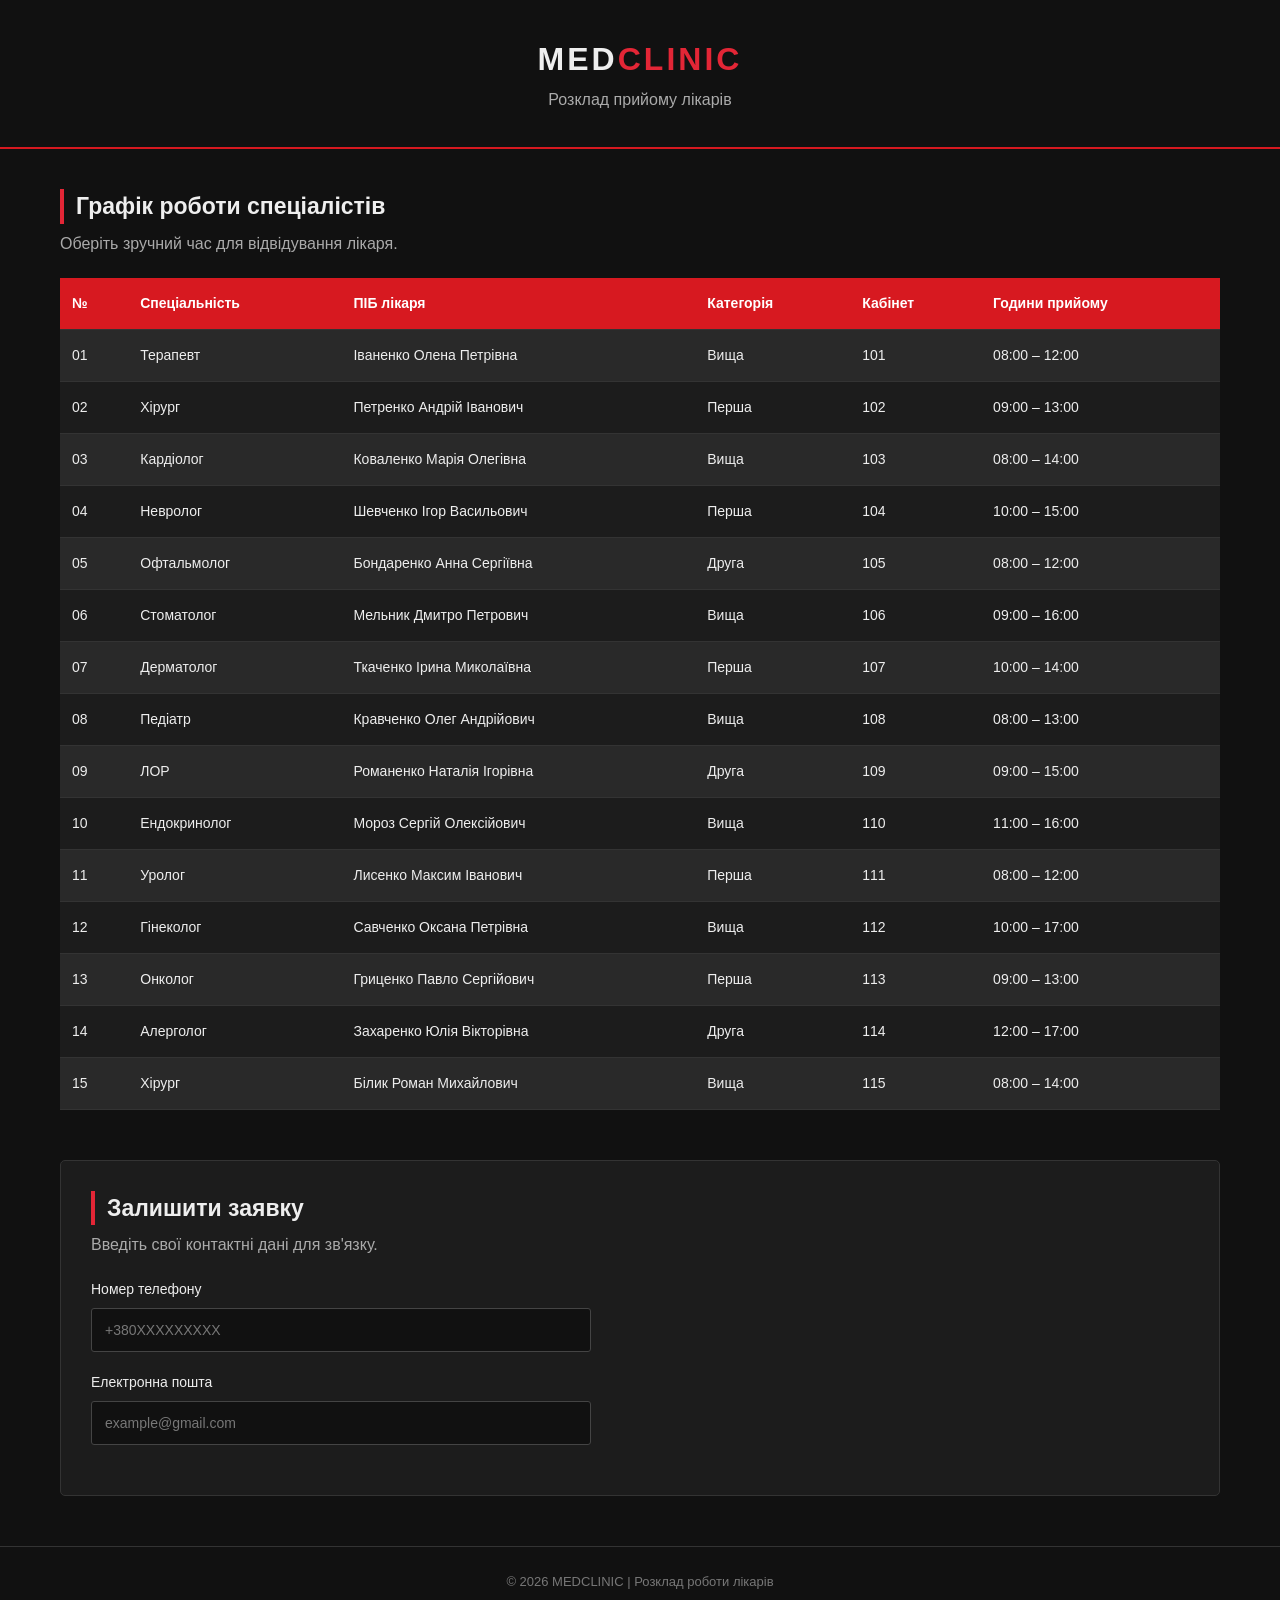
==== index.html @ 64418f99 "Rename pr4_task1.html to index.html" ====
<!DOCTYPE html>
<html lang="uk">

<head>
    <meta charset="UTF-8">
    <title>Таблиці</title>
    <link rel="stylesheet" href="stylepr4_task1.css">
    <style>

    </style>
</head>
<body>

        <header>
            <h1>MED<span>CLINIC</span></h1>
            <p>Розклад прийому лікарів</p>
        </header>

        <main>

            <section class="schedule">
                <h2>Графік роботи спеціалістів</h2>
                <p class="description">
                    Оберіть зручний час для відвідування лікаря.
                </p>

                <div class="table-container">
                    <table>
                        <thead>
                            <tr>
                                <th>№</th>
                                <th>Спеціальність</th>
                                <th>ПІБ лікаря</th>
                                <th>Категорія</th>
                                <th>Кабінет</th>
                                <th>Години прийому</th>
                            </tr>
                        </thead>

                        <tbody>
                            <tr>
                                <td>01</td>
                                <td>Терапевт</td>
                                <td>Іваненко Олена Петрівна</td>
                                <td>Вища</td>
                                <td>101</td>
                                <td>08:00 – 12:00</td>
                            </tr>
                            <tr>
                                <td>02</td>
                                <td>Хірург</td>
                                <td>Петренко Андрій Іванович</td>
                                <td>Перша</td>
                                <td>102</td>
                                <td>09:00 – 13:00</td>
                            </tr>
                            <tr>
                                <td>03</td>
                                <td>Кардіолог</td>
                                <td>Коваленко Марія Олегівна</td>
                                <td>Вища</td>
                                <td>103</td>
                                <td>08:00 – 14:00</td>
                            </tr>
                            <tr>
                                <td>04</td>
                                <td>Невролог</td>
                                <td>Шевченко Ігор Васильович</td>
                                <td>Перша</td>
                                <td>104</td>
                                <td>10:00 – 15:00</td>
                            </tr>
                            <tr>
                                <td>05</td>
                                <td>Офтальмолог</td>
                                <td>Бондаренко Анна Сергіївна</td>
                                <td>Друга</td>
                                <td>105</td>
                                <td>08:00 – 12:00</td>
                            </tr>
                            <tr>
                                <td>06</td>
                                <td>Стоматолог</td>
                                <td>Мельник Дмитро Петрович</td>
                                <td>Вища</td>
                                <td>106</td>
                                <td>09:00 – 16:00</td>
                            </tr>
                            <tr>
                                <td>07</td>
                                <td>Дерматолог</td>
                                <td>Ткаченко Ірина Миколаївна</td>
                                <td>Перша</td>
                                <td>107</td>
                                <td>10:00 – 14:00</td>
                            </tr>
                            <tr>
                                <td>08</td>
                                <td>Педіатр</td>
                                <td>Кравченко Олег Андрійович</td>
                                <td>Вища</td>
                                <td>108</td>
                                <td>08:00 – 13:00</td>
                            </tr>
                            <tr>
                                <td>09</td>
                                <td>ЛОР</td>
                                <td>Романенко Наталія Ігорівна</td>
                                <td>Друга</td>
                                <td>109</td>
                                <td>09:00 – 15:00</td>
                            </tr>
                            <tr>
                                <td>10</td>
                                <td>Ендокринолог</td>
                                <td>Мороз Сергій Олексійович</td>
                                <td>Вища</td>
                                <td>110</td>
                                <td>11:00 – 16:00</td>
                            </tr>
                            <tr>
                                <td>11</td>
                                <td>Уролог</td>
                                <td>Лисенко Максим Іванович</td>
                                <td>Перша</td>
                                <td>111</td>
                                <td>08:00 – 12:00</td>
                            </tr>
                            <tr>
                                <td>12</td>
                                <td>Гінеколог</td>
                                <td>Савченко Оксана Петрівна</td>
                                <td>Вища</td>
                                <td>112</td>
                                <td>10:00 – 17:00</td>
                            </tr>
                            <tr>
                                <td>13</td>
                                <td>Онколог</td>
                                <td>Гриценко Павло Сергійович</td>
                                <td>Перша</td>
                                <td>113</td>
                                <td>09:00 – 13:00</td>
                            </tr>
                            <tr>
                                <td>14</td>
                                <td>Алерголог</td>
                                <td>Захаренко Юлія Вікторівна</td>
                                <td>Друга</td>
                                <td>114</td>
                                <td>12:00 – 17:00</td>
                            </tr>
                            <tr>
                                <td>15</td>
                                <td>Хірург</td>
                                <td>Білик Роман Михайлович</td>
                                <td>Вища</td>
                                <td>115</td>
                                <td>08:00 – 14:00</td>
                            </tr>
                        </tbody>
                    </table>
                </div>
            </section>

            <section class="contact">
                <h2>Залишити заявку</h2>
                <p class="description">
                    Введіть свої контактні дані для зв'язку.
                </p>

                <form action="#" method="post">

                    <div class="form-group">
                        <label for="phone">Номер телефону</label>
                        <input type="tel"
                               id="phone"
                               name="phone"
                               placeholder="+380XXXXXXXXX"
                               pattern="\+380[0-9]{9}"
                               required>
                    </div>

                    <div class="form-group">
                        <label for="email">Електронна пошта</label>
                        <input type="email"
                               id="email"
                               name="email"
                               placeholder="example@gmail.com"
                               required>
                    </div>

                    <button type="submit" class="submit-btn">
                        Надіслати дані
                    </button>

                </form>
            </section>

        </main>

        <footer>
            <p>© 2026 MEDCLINIC | Розклад роботи лікарів</p>
        </footer>


    </body>

</html>
---- stylepr4_task1.css ----
/* ������� ������������ */

* {
    margin: 0;
    padding: 0;
    box-sizing: border-box;
}

body {
    font-family: Arial, sans-serif;
    background-color: #111111;
    color: #eeeeee;
    line-height: 1.5;
}

/* ����� ����� */

header {
    text-align: center;
    padding: 35px 20px;
    border-bottom: 2px solid #d71920;
}

    header h1 {
        font-size: 32px;
        letter-spacing: 3px;
    }

        header h1 span {
            color: #e32636;
        }

    header p {
        color: #aaaaaa;
        margin-top: 5px;
    }

/* �������� ���� */

main {
    max-width: 1200px;
    margin: 40px auto;
    padding: 0 20px;
}

h2 {
    font-size: 23px;
    margin-bottom: 8px;
    border-left: 4px solid #e32636;
    padding-left: 12px;
}

.description {
    color: #aaaaaa;
    margin-bottom: 22px;
}

/* ������� */

.table-container {
    overflow-x: auto;
}

table {
    width: 100%;
    border-collapse: collapse;
    min-width: 750px;
    font-size: 14px;
}

thead {
    background-color: #d71920;
    color: white;
}

th, td {
    padding: 15px 12px;
    text-align: left;
    border-bottom: 1px solid #333333;
}

/* ������� �� ����� ����� */

tbody tr:nth-child(odd) {
    background-color: #292929;
}

tbody tr:nth-child(even) {
    background-color: #1c1c1c;
}

/* �������� ����� ��� ��������� */

tbody tr:hover {
    background-color: #d71920;
    color: white;
    transition: 0.2s;
}

/* ����� */

.contact {
    margin-top: 50px;
    padding: 30px;
    background-color: #1c1c1c;
    border: 1px solid #333333;
    border-radius: 5px;
}

form {
    max-width: 500px;
}

.form-group {
    margin-bottom: 20px;
}

label {
    display: block;
    margin-bottom: 8px;
    font-size: 14px;
}

input {
    width: 100%;
    padding: 13px;
    background-color: #111111;
    color: white;
    border: 1px solid #444444;
    border-radius: 3px;
    outline: none;
    font-size: 14px;
}

    input:focus {
        border-color: #e32636;
    }

    input::placeholder {
        color: #777777;
    }

/* ������ */

.submit-btn {
    display: none;
    padding: 13px 25px;
    background-color: #d71920;
    color: white;
    border: none;
    border-radius: 3px;
    font-size: 14px;
    cursor: pointer;
}

    .submit-btn:hover {
        background-color: #a90f17;
    }

/* ����� ������, ���� ������ ���� ��������� ��������� */

form:has(#phone:valid):has(#email:valid) .submit-btn {
    display: block;
}

/* ϳ���� */

footer {
    margin-top: 50px;
    padding: 25px;
    text-align: center;
    color: #777777;
    border-top: 1px solid #333333;
    font-size: 13px;
}

/* ��������� ��� ��������� */

@media (max-width: 600px) {
    header h1 {
        font-size: 26px;
    }

    main {
        padding: 0 12px;
    }

    .contact {
        padding: 20px;
    }
}
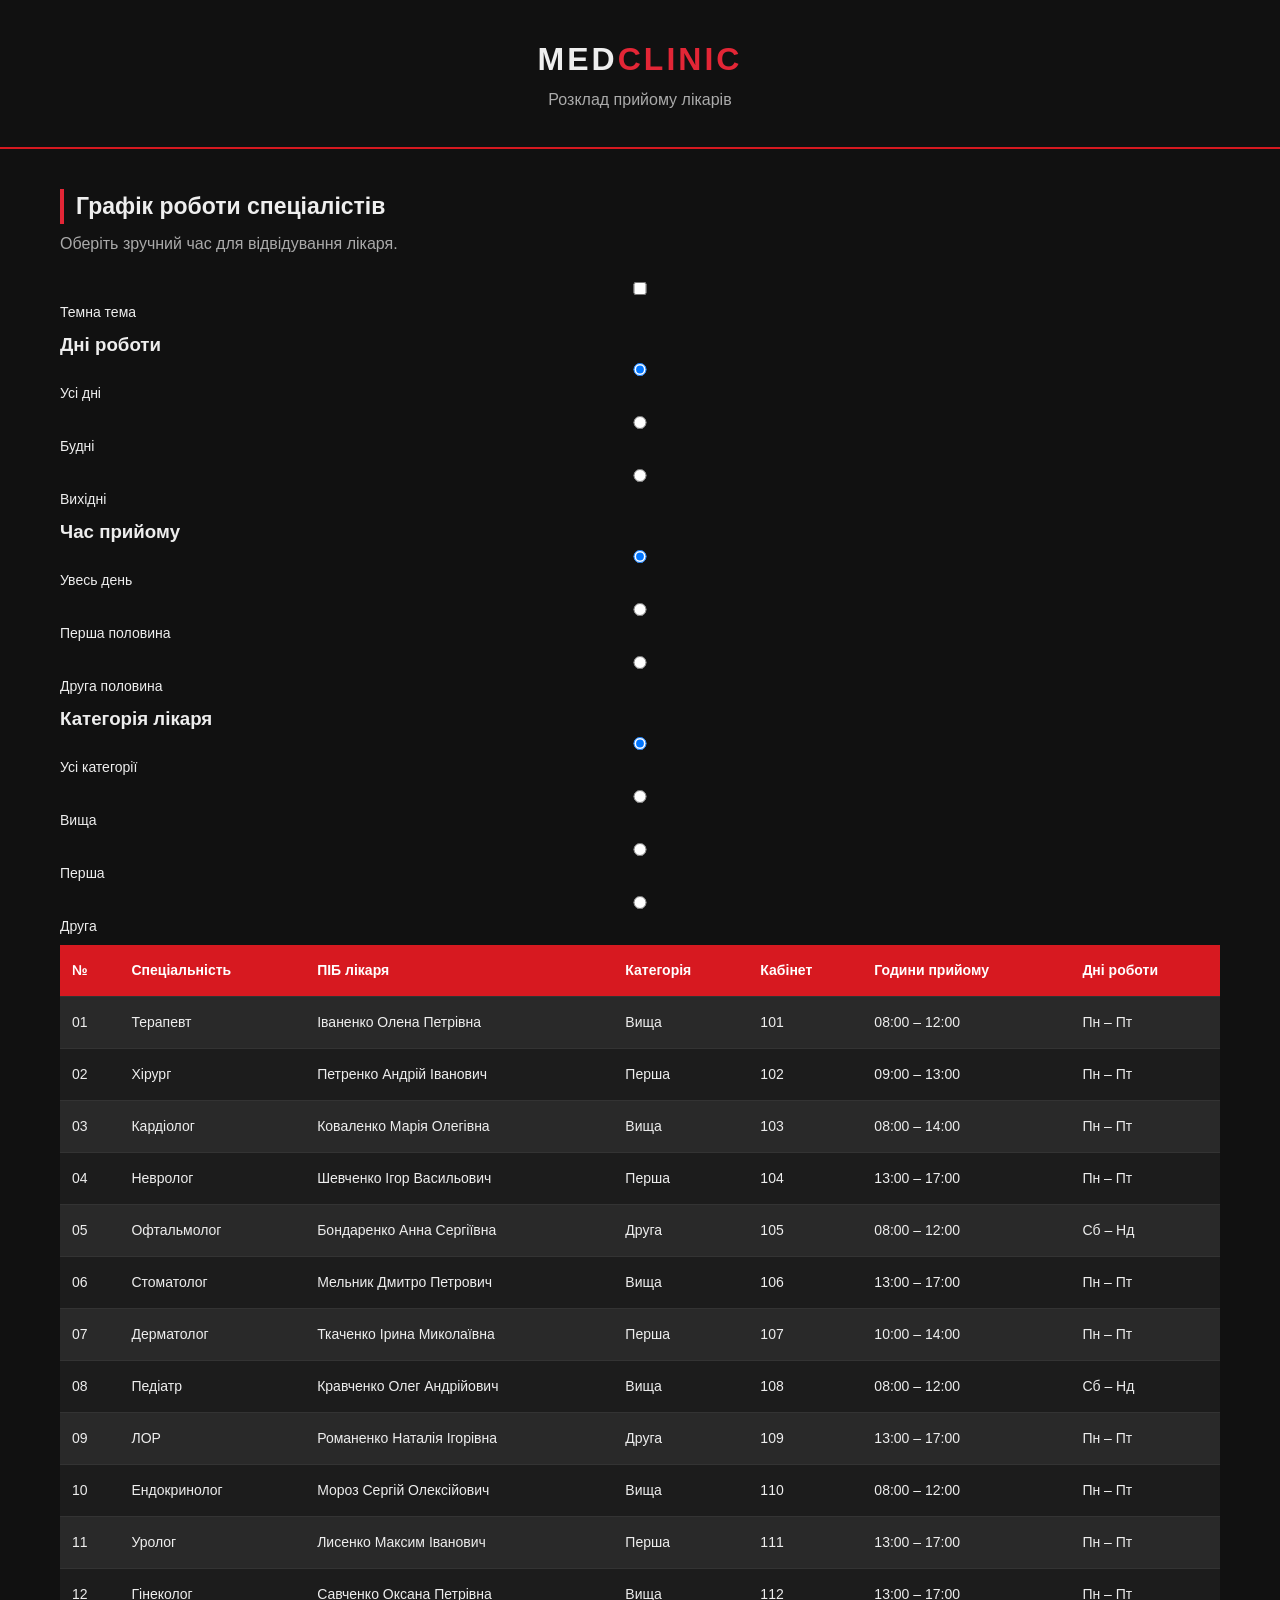
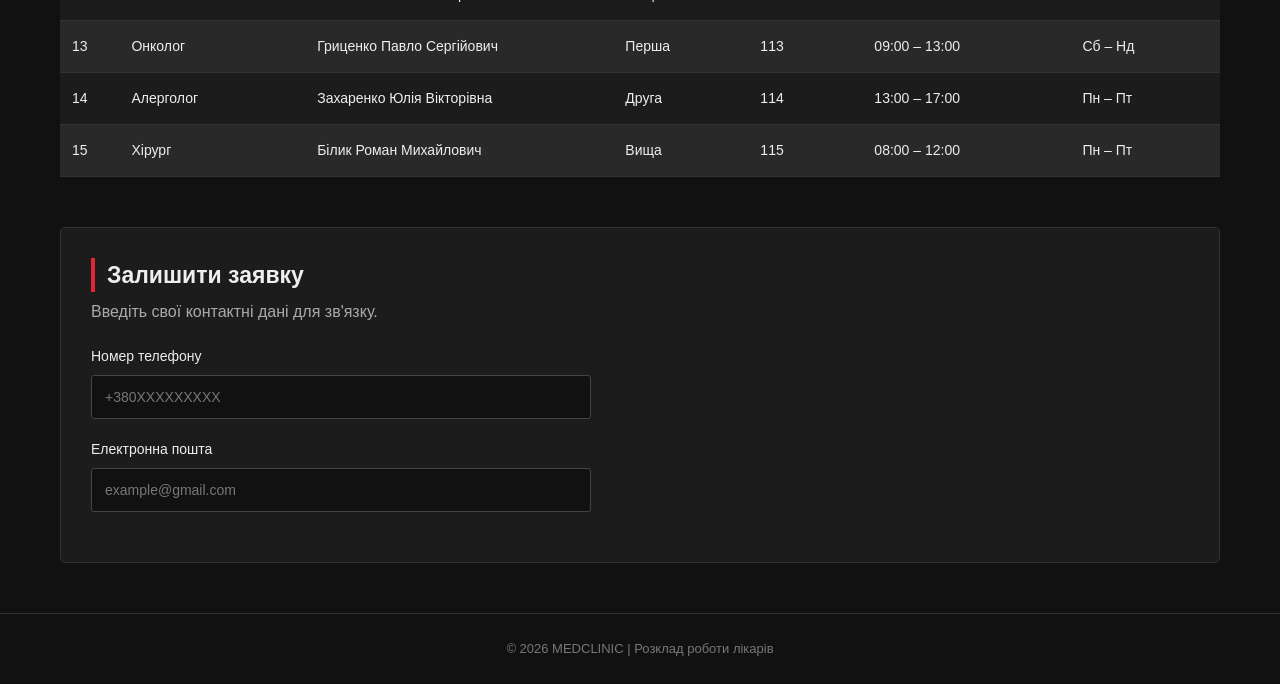
==== commit 6bdda241: "Revamp doctor schedule page with filters and theme switch Updated the layout and functionality of th" ====
--- a/index.html
+++ b/index.html
@@ -1,209 +1,293 @@
+
 <!DOCTYPE html>
 <html lang="uk">
-
 <head>
     <meta charset="UTF-8">
-    <title>Таблиці</title>
+    <meta name="viewport" content="width=device-width, initial-scale=1.0">
+    <title>MEDCLINIC - Розклад лікарів</title>
     <link rel="stylesheet" href="stylepr4_task1.css">
-    <style>
-
-    </style>
 </head>
 <body>
 
-        <header>
-            <h1>MED<span>CLINIC</span></h1>
-            <p>Розклад прийому лікарів</p>
-        </header>
-
-        <main>
-
-            <section class="schedule">
-                <h2>Графік роботи спеціалістів</h2>
-                <p class="description">
-                    Оберіть зручний час для відвідування лікаря.
-                </p>
-
-                <div class="table-container">
-                    <table>
-                        <thead>
-                            <tr>
-                                <th>№</th>
-                                <th>Спеціальність</th>
-                                <th>ПІБ лікаря</th>
-                                <th>Категорія</th>
-                                <th>Кабінет</th>
-                                <th>Години прийому</th>
-                            </tr>
-                        </thead>
-
-                        <tbody>
-                            <tr>
-                                <td>01</td>
-                                <td>Терапевт</td>
-                                <td>Іваненко Олена Петрівна</td>
-                                <td>Вища</td>
-                                <td>101</td>
-                                <td>08:00 – 12:00</td>
-                            </tr>
-                            <tr>
-                                <td>02</td>
-                                <td>Хірург</td>
-                                <td>Петренко Андрій Іванович</td>
-                                <td>Перша</td>
-                                <td>102</td>
-                                <td>09:00 – 13:00</td>
-                            </tr>
-                            <tr>
-                                <td>03</td>
-                                <td>Кардіолог</td>
-                                <td>Коваленко Марія Олегівна</td>
-                                <td>Вища</td>
-                                <td>103</td>
-                                <td>08:00 – 14:00</td>
-                            </tr>
-                            <tr>
-                                <td>04</td>
-                                <td>Невролог</td>
-                                <td>Шевченко Ігор Васильович</td>
-                                <td>Перша</td>
-                                <td>104</td>
-                                <td>10:00 – 15:00</td>
-                            </tr>
-                            <tr>
-                                <td>05</td>
-                                <td>Офтальмолог</td>
-                                <td>Бондаренко Анна Сергіївна</td>
-                                <td>Друга</td>
-                                <td>105</td>
-                                <td>08:00 – 12:00</td>
-                            </tr>
-                            <tr>
-                                <td>06</td>
-                                <td>Стоматолог</td>
-                                <td>Мельник Дмитро Петрович</td>
-                                <td>Вища</td>
-                                <td>106</td>
-                                <td>09:00 – 16:00</td>
-                            </tr>
-                            <tr>
-                                <td>07</td>
-                                <td>Дерматолог</td>
-                                <td>Ткаченко Ірина Миколаївна</td>
-                                <td>Перша</td>
-                                <td>107</td>
-                                <td>10:00 – 14:00</td>
-                            </tr>
-                            <tr>
-                                <td>08</td>
-                                <td>Педіатр</td>
-                                <td>Кравченко Олег Андрійович</td>
-                                <td>Вища</td>
-                                <td>108</td>
-                                <td>08:00 – 13:00</td>
-                            </tr>
-                            <tr>
-                                <td>09</td>
-                                <td>ЛОР</td>
-                                <td>Романенко Наталія Ігорівна</td>
-                                <td>Друга</td>
-                                <td>109</td>
-                                <td>09:00 – 15:00</td>
-                            </tr>
-                            <tr>
-                                <td>10</td>
-                                <td>Ендокринолог</td>
-                                <td>Мороз Сергій Олексійович</td>
-                                <td>Вища</td>
-                                <td>110</td>
-                                <td>11:00 – 16:00</td>
-                            </tr>
-                            <tr>
-                                <td>11</td>
-                                <td>Уролог</td>
-                                <td>Лисенко Максим Іванович</td>
-                                <td>Перша</td>
-                                <td>111</td>
-                                <td>08:00 – 12:00</td>
-                            </tr>
-                            <tr>
-                                <td>12</td>
-                                <td>Гінеколог</td>
-                                <td>Савченко Оксана Петрівна</td>
-                                <td>Вища</td>
-                                <td>112</td>
-                                <td>10:00 – 17:00</td>
-                            </tr>
-                            <tr>
-                                <td>13</td>
-                                <td>Онколог</td>
-                                <td>Гриценко Павло Сергійович</td>
-                                <td>Перша</td>
-                                <td>113</td>
-                                <td>09:00 – 13:00</td>
-                            </tr>
-                            <tr>
-                                <td>14</td>
-                                <td>Алерголог</td>
-                                <td>Захаренко Юлія Вікторівна</td>
-                                <td>Друга</td>
-                                <td>114</td>
-                                <td>12:00 – 17:00</td>
-                            </tr>
-                            <tr>
-                                <td>15</td>
-                                <td>Хірург</td>
-                                <td>Білик Роман Михайлович</td>
-                                <td>Вища</td>
-                                <td>115</td>
-                                <td>08:00 – 14:00</td>
-                            </tr>
-                        </tbody>
-                    </table>
-                </div>
-            </section>
-
-            <section class="contact">
-                <h2>Залишити заявку</h2>
-                <p class="description">
-                    Введіть свої контактні дані для зв'язку.
-                </p>
-
-                <form action="#" method="post">
-
-                    <div class="form-group">
-                        <label for="phone">Номер телефону</label>
-                        <input type="tel"
-                               id="phone"
-                               name="phone"
-                               placeholder="+380XXXXXXXXX"
-                               pattern="\+380[0-9]{9}"
-                               required>
-                    </div>
-
-                    <div class="form-group">
-                        <label for="email">Електронна пошта</label>
-                        <input type="email"
-                               id="email"
-                               name="email"
-                               placeholder="example@gmail.com"
-                               required>
-                    </div>
-
-                    <button type="submit" class="submit-btn">
-                        Надіслати дані
-                    </button>
-
-                </form>
-            </section>
-
-        </main>
-
-        <footer>
-            <p>© 2026 MEDCLINIC | Розклад роботи лікарів</p>
-        </footer>
-
-
-    </body>
-
+    <header>
+        <h1>MED<span>CLINIC</span></h1>
+        <p>Розклад прийому лікарів</p>
+    </header>
+
+    <main>
+
+        <section class="schedule">
+            <h2>Графік роботи спеціалістів</h2>
+            <p class="description">
+                Оберіть зручний час для відвідування лікаря.
+            </p>
+
+            <!-- Перемикач теми -->
+            <div class="theme-switch">
+                <input type="checkbox" id="dark-theme">
+                <label for="dark-theme">Темна тема</label>
+            </div>
+
+            <!-- Фільтр за днями -->
+            <div class="filters">
+
+                <div class="filter-group">
+                    <h3>Дні роботи</h3>
+
+                    <input type="radio" name="days" id="days-all" checked>
+                    <label class="filter-label" for="days-all">Усі дні</label>
+
+                    <input type="radio" name="days" id="days-weekdays">
+                    <label class="filter-label" for="days-weekdays">Будні</label>
+
+                    <input type="radio" name="days" id="days-weekends">
+                    <label class="filter-label" for="days-weekends">Вихідні</label>
+                </div>
+
+                <!-- Фільтр за половиною дня -->
+                <div class="filter-group">
+                    <h3>Час прийому</h3>
+
+                    <input type="radio" name="time" id="time-all" checked>
+                    <label class="filter-label" for="time-all">Увесь день</label>
+
+                    <input type="radio" name="time" id="time-first">
+                    <label class="filter-label" for="time-first">Перша половина</label>
+
+                    <input type="radio" name="time" id="time-second">
+                    <label class="filter-label" for="time-second">Друга половина</label>
+                </div>
+
+                <!-- Фільтр за категорією -->
+                <div class="filter-group">
+                    <h3>Категорія лікаря</h3>
+
+                    <input type="radio" name="category" id="category-all" checked>
+                    <label class="filter-label" for="category-all">Усі категорії</label>
+
+                    <input type="radio" name="category" id="category-higher">
+                    <label class="filter-label" for="category-higher">Вища</label>
+
+                    <input type="radio" name="category" id="category-first">
+                    <label class="filter-label" for="category-first">Перша</label>
+
+                    <input type="radio" name="category" id="category-second">
+                    <label class="filter-label" for="category-second">Друга</label>
+                </div>
+
+            </div>
+
+            <!-- Таблиця лікарів -->
+            <div class="table-container">
+                <table>
+                    <thead>
+                        <tr>
+                            <th>№</th>
+                            <th>Спеціальність</th>
+                            <th>ПІБ лікаря</th>
+                            <th>Категорія</th>
+                            <th>Кабінет</th>
+                            <th>Години прийому</th>
+                            <th>Дні роботи</th>
+                        </tr>
+                    </thead>
+
+                    <tbody>
+                        <tr class="weekday first-half higher">
+                            <td>01</td>
+                            <td>Терапевт</td>
+                            <td>Іваненко Олена Петрівна</td>
+                            <td>Вища</td>
+                            <td>101</td>
+                            <td>08:00 – 12:00</td>
+                            <td>Пн – Пт</td>
+                        </tr>
+
+                        <tr class="weekday first-half first">
+                            <td>02</td>
+                            <td>Хірург</td>
+                            <td>Петренко Андрій Іванович</td>
+                            <td>Перша</td>
+                            <td>102</td>
+                            <td>09:00 – 13:00</td>
+                            <td>Пн – Пт</td>
+                        </tr>
+
+                        <tr class="weekday first-half higher">
+                            <td>03</td>
+                            <td>Кардіолог</td>
+                            <td>Коваленко Марія Олегівна</td>
+                            <td>Вища</td>
+                            <td>103</td>
+                            <td>08:00 – 14:00</td>
+                            <td>Пн – Пт</td>
+                        </tr>
+
+                        <tr class="weekday second-half first">
+                            <td>04</td>
+                            <td>Невролог</td>
+                            <td>Шевченко Ігор Васильович</td>
+                            <td>Перша</td>
+                            <td>104</td>
+                            <td>13:00 – 17:00</td>
+                            <td>Пн – Пт</td>
+                        </tr>
+
+                        <tr class="weekend first-half second">
+                            <td>05</td>
+                            <td>Офтальмолог</td>
+                            <td>Бондаренко Анна Сергіївна</td>
+                            <td>Друга</td>
+                            <td>105</td>
+                            <td>08:00 – 12:00</td>
+                            <td>Сб – Нд</td>
+                        </tr>
+
+                        <tr class="weekday second-half higher">
+                            <td>06</td>
+                            <td>Стоматолог</td>
+                            <td>Мельник Дмитро Петрович</td>
+                            <td>Вища</td>
+                            <td>106</td>
+                            <td>13:00 – 17:00</td>
+                            <td>Пн – Пт</td>
+                        </tr>
+
+                        <tr class="weekday first-half first">
+                            <td>07</td>
+                            <td>Дерматолог</td>
+                            <td>Ткаченко Ірина Миколаївна</td>
+                            <td>Перша</td>
+                            <td>107</td>
+                            <td>10:00 – 14:00</td>
+                            <td>Пн – Пт</td>
+                        </tr>
+
+                        <tr class="weekend first-half higher">
+                            <td>08</td>
+                            <td>Педіатр</td>
+                            <td>Кравченко Олег Андрійович</td>
+                            <td>Вища</td>
+                            <td>108</td>
+                            <td>08:00 – 12:00</td>
+                            <td>Сб – Нд</td>
+                        </tr>
+
+                        <tr class="weekday second-half second">
+                            <td>09</td>
+                            <td>ЛОР</td>
+                            <td>Романенко Наталія Ігорівна</td>
+                            <td>Друга</td>
+                            <td>109</td>
+                            <td>13:00 – 17:00</td>
+                            <td>Пн – Пт</td>
+                        </tr>
+
+                        <tr class="weekday first-half higher">
+                            <td>10</td>
+                            <td>Ендокринолог</td>
+                            <td>Мороз Сергій Олексійович</td>
+                            <td>Вища</td>
+                            <td>110</td>
+                            <td>08:00 – 12:00</td>
+                            <td>Пн – Пт</td>
+                        </tr>
+
+                        <tr class="weekday second-half first">
+                            <td>11</td>
+                            <td>Уролог</td>
+                            <td>Лисенко Максим Іванович</td>
+                            <td>Перша</td>
+                            <td>111</td>
+                            <td>13:00 – 17:00</td>
+                            <td>Пн – Пт</td>
+                        </tr>
+
+                        <tr class="weekday second-half higher">
+                            <td>12</td>
+                            <td>Гінеколог</td>
+                            <td>Савченко Оксана Петрівна</td>
+                            <td>Вища</td>
+                            <td>112</td>
+                            <td>13:00 – 17:00</td>
+                            <td>Пн – Пт</td>
+                        </tr>
+
+                        <tr class="weekend first-half first">
+                            <td>13</td>
+                            <td>Онколог</td>
+                            <td>Гриценко Павло Сергійович</td>
+                            <td>Перша</td>
+                            <td>113</td>
+                            <td>09:00 – 13:00</td>
+                            <td>Сб – Нд</td>
+                        </tr>
+
+                        <tr class="weekday second-half second">
+                            <td>14</td>
+                            <td>Алерголог</td>
+                            <td>Захаренко Юлія Вікторівна</td>
+                            <td>Друга</td>
+                            <td>114</td>
+                            <td>13:00 – 17:00</td>
+                            <td>Пн – Пт</td>
+                        </tr>
+
+                        <tr class="weekday first-half higher">
+                            <td>15</td>
+                            <td>Хірург</td>
+                            <td>Білик Роман Михайлович</td>
+                            <td>Вища</td>
+                            <td>115</td>
+                            <td>08:00 – 12:00</td>
+                            <td>Пн – Пт</td>
+                        </tr>
+                    </tbody>
+                </table>
+            </div>
+
+        </section>
+
+        <!-- Форма заявки -->
+        <section class="contact">
+            <h2>Залишити заявку</h2>
+            <p class="description">
+                Введіть свої контактні дані для зв'язку.
+            </p>
+
+            <form action="#" method="post">
+
+                <div class="form-group">
+                    <label for="phone">Номер телефону</label>
+                    <input type="tel"
+                           id="phone"
+                           name="phone"
+                           placeholder="+380XXXXXXXXX"
+                           pattern="\+380[0-9]{9}"
+                           required>
+                </div>
+
+                <div class="form-group">
+                    <label for="email">Електронна пошта</label>
+                    <input type="email"
+                           id="email"
+                           name="email"
+                           placeholder="example@gmail.com"
+                           required>
+                </div>
+
+                <button type="submit" class="submit-btn">
+                    Надіслати дані
+                </button>
+
+            </form>
+        </section>
+
+    </main>
+
+    <footer>
+        <p>© 2026 MEDCLINIC | Розклад роботи лікарів</p>
+    </footer>
+
+</body>
 </html>
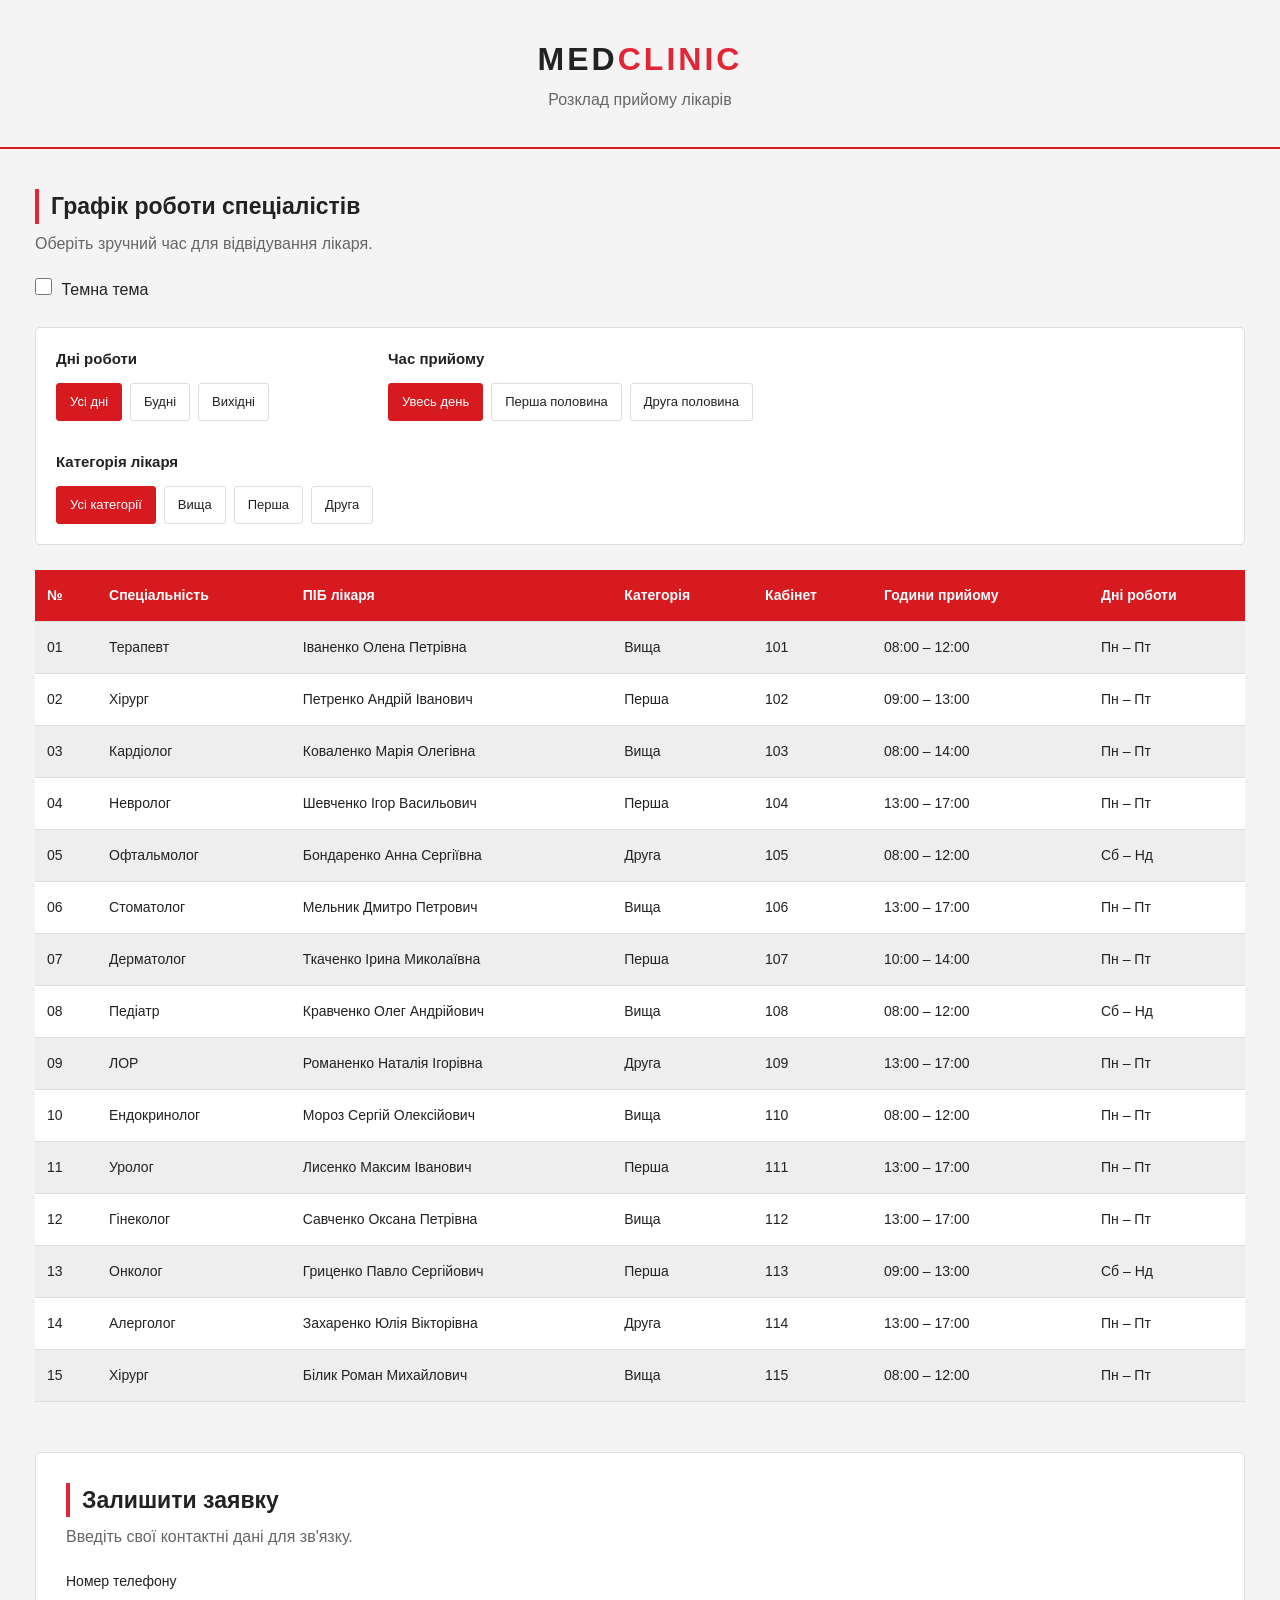
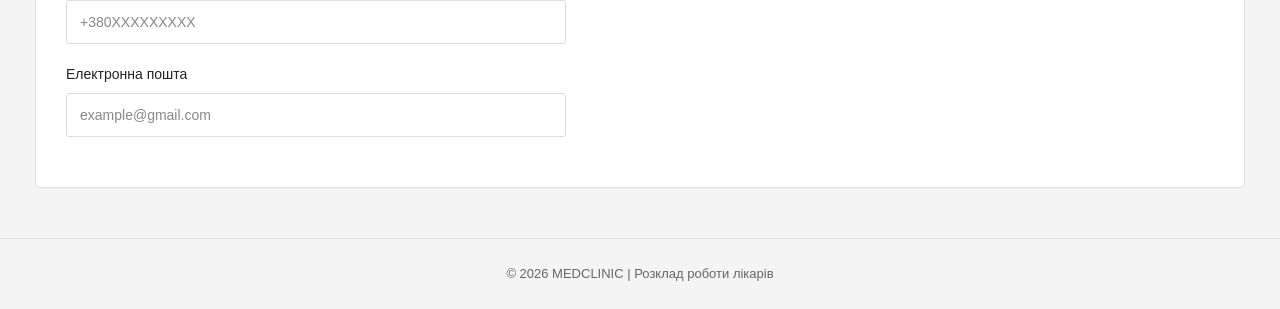
==== commit 6ed0dac1: "Refactor index.html structure and stylesheet link Updated the HTML structure and stylesheet link in " ====
--- a/index.html
+++ b/index.html
@@ -5,7 +5,7 @@
     <meta charset="UTF-8">
     <meta name="viewport" content="width=device-width, initial-scale=1.0">
     <title>MEDCLINIC - Розклад лікарів</title>
-    <link rel="stylesheet" href="stylepr4_task1.css">
+    <link rel="stylesheet" href="style.css">
 </head>
 <body>
 
--- a/style.css
+++ b/style.css
@@ -0,0 +1,339 @@
+
+/* Основні налаштування */
+
+* {
+    margin: 0;
+    padding: 0;
+    box-sizing: border-box;
+}
+
+body {
+    --bg: #f4f4f4;
+    --text: #222222;
+    --card: #ffffff;
+    --row1: #eeeeee;
+    --row2: #ffffff;
+    --border: #dddddd;
+    --input-bg: #ffffff;
+    --muted: #666666;
+    font-family: Arial, sans-serif;
+    background: var(--bg);
+    color: var(--text);
+    line-height: 1.5;
+    transition: 0.3s;
+}
+
+    /* Темна тема */
+
+    body:has(#dark-theme:checked) {
+        --bg: #111111;
+        --text: #eeeeee;
+        --card: #1c1c1c;
+        --row1: #292929;
+        --row2: #1c1c1c;
+        --border: #444444;
+        --input-bg: #111111;
+        --muted: #aaaaaa;
+    }
+
+/* Шапка */
+
+header {
+    text-align: center;
+    padding: 35px 20px;
+    border-bottom: 2px solid #d71920;
+}
+
+    header h1 {
+        font-size: 32px;
+        letter-spacing: 3px;
+    }
+
+        header h1 span {
+            color: #e32636;
+        }
+
+    header p {
+        color: var(--muted);
+        margin-top: 5px;
+    }
+
+/* Основний блок */
+
+main {
+    max-width: 1250px;
+    margin: 40px auto;
+    padding: 0 20px;
+}
+
+h2 {
+    font-size: 23px;
+    margin-bottom: 8px;
+    border-left: 4px solid #e32636;
+    padding-left: 12px;
+}
+
+.description {
+    color: var(--muted);
+    margin-bottom: 22px;
+}
+
+/* Перемикач теми */
+
+.theme-switch {
+    margin-bottom: 25px;
+}
+
+    .theme-switch input {
+        accent-color: #d71920;
+        width: 17px;
+        height: 17px;
+        cursor: pointer;
+    }
+
+    .theme-switch label {
+        cursor: pointer;
+        margin-left: 5px;
+    }
+
+/* Фільтри */
+
+.filters {
+    display: flex;
+    flex-wrap: wrap;
+    gap: 30px;
+    margin-bottom: 25px;
+    padding: 20px;
+    background: var(--card);
+    border: 1px solid var(--border);
+    border-radius: 5px;
+}
+
+.filter-group {
+    display: flex;
+    flex-wrap: wrap;
+    align-items: center;
+    gap: 8px;
+}
+
+    .filter-group h3 {
+        width: 100%;
+        font-size: 15px;
+        margin-bottom: 5px;
+    }
+
+    /* Приховуємо стандартні радіокнопки */
+
+    .filter-group input {
+        display: none;
+    }
+
+/* Кнопки фільтрів */
+
+.filter-label {
+    display: inline-block;
+    padding: 8px 13px;
+    border: 1px solid var(--border);
+    border-radius: 3px;
+    cursor: pointer;
+    font-size: 13px;
+    transition: 0.2s;
+}
+
+    .filter-label:hover {
+        border-color: #d71920;
+        color: #d71920;
+    }
+
+/* Активний фільтр */
+
+body:has(#days-all:checked) label[for="days-all"],
+body:has(#days-weekdays:checked) label[for="days-weekdays"],
+body:has(#days-weekends:checked) label[for="days-weekends"],
+body:has(#time-all:checked) label[for="time-all"],
+body:has(#time-first:checked) label[for="time-first"],
+body:has(#time-second:checked) label[for="time-second"],
+body:has(#category-all:checked) label[for="category-all"],
+body:has(#category-higher:checked) label[for="category-higher"],
+body:has(#category-first:checked) label[for="category-first"],
+body:has(#category-second:checked) label[for="category-second"] {
+    background: #d71920;
+    color: white;
+    border-color: #d71920;
+}
+
+/* Таблиця */
+
+.table-container {
+    overflow-x: auto;
+}
+
+table {
+    width: 100%;
+    min-width: 850px;
+    border-collapse: collapse;
+    font-size: 14px;
+}
+
+thead {
+    background: #d71920;
+    color: white;
+}
+
+th, td {
+    padding: 15px 12px;
+    text-align: left;
+    border-bottom: 1px solid var(--border);
+}
+
+/* Парні та непарні рядки */
+
+tbody tr:nth-child(odd) {
+    background: var(--row1);
+}
+
+tbody tr:nth-child(even) {
+    background: var(--row2);
+}
+
+/* Наведення курсора */
+
+tbody tr:hover {
+    background: #d71920;
+    color: white;
+    transition: 0.2s;
+}
+
+/* Фільтр за днями */
+
+body:has(#days-weekdays:checked) tbody tr:not(.weekday) {
+    display: none;
+}
+
+body:has(#days-weekends:checked) tbody tr:not(.weekend) {
+    display: none;
+}
+
+/* Фільтр за часом */
+
+body:has(#time-first:checked) tbody tr:not(.first-half) {
+    display: none;
+}
+
+body:has(#time-second:checked) tbody tr:not(.second-half) {
+    display: none;
+}
+
+/* Фільтр за категорією */
+
+body:has(#category-higher:checked) tbody tr:not(.higher) {
+    display: none;
+}
+
+body:has(#category-first:checked) tbody tr:not(.first) {
+    display: none;
+}
+
+body:has(#category-second:checked) tbody tr:not(.second) {
+    display: none;
+}
+
+/* Форма */
+
+.contact {
+    margin-top: 50px;
+    padding: 30px;
+    background: var(--card);
+    border: 1px solid var(--border);
+    border-radius: 5px;
+}
+
+form {
+    max-width: 500px;
+}
+
+.form-group {
+    margin-bottom: 20px;
+}
+
+    .form-group label {
+        display: block;
+        margin-bottom: 8px;
+        font-size: 14px;
+    }
+
+input[type="tel"],
+input[type="email"] {
+    width: 100%;
+    padding: 13px;
+    background: var(--input-bg);
+    color: var(--text);
+    border: 1px solid var(--border);
+    border-radius: 3px;
+    outline: none;
+    font-size: 14px;
+}
+
+    input[type="tel"]:focus,
+    input[type="email"]:focus {
+        border-color: #e32636;
+    }
+
+input::placeholder {
+    color: #888888;
+}
+
+/* Кнопка форми */
+
+.submit-btn {
+    display: none;
+    padding: 13px 25px;
+    background: #d71920;
+    color: white;
+    border: none;
+    border-radius: 3px;
+    font-size: 14px;
+    cursor: pointer;
+}
+
+    .submit-btn:hover {
+        background: #a90f17;
+    }
+
+/* Показ кнопки після правильного заповнення полів */
+
+form:has(#phone:valid):has(#email:valid) .submit-btn {
+    display: block;
+}
+
+/* Підвал */
+
+footer {
+    margin-top: 50px;
+    padding: 25px;
+    text-align: center;
+    color: var(--muted);
+    border-top: 1px solid var(--border);
+    font-size: 13px;
+}
+
+/* Адаптація для телефонів */
+
+@media (max-width: 600px) {
+    header h1 {
+        font-size: 26px;
+    }
+
+    main {
+        padding: 0 12px;
+    }
+
+    .filters {
+        gap: 20px;
+        padding: 15px;
+    }
+
+    .contact {
+        padding: 20px;
+    }
+}
